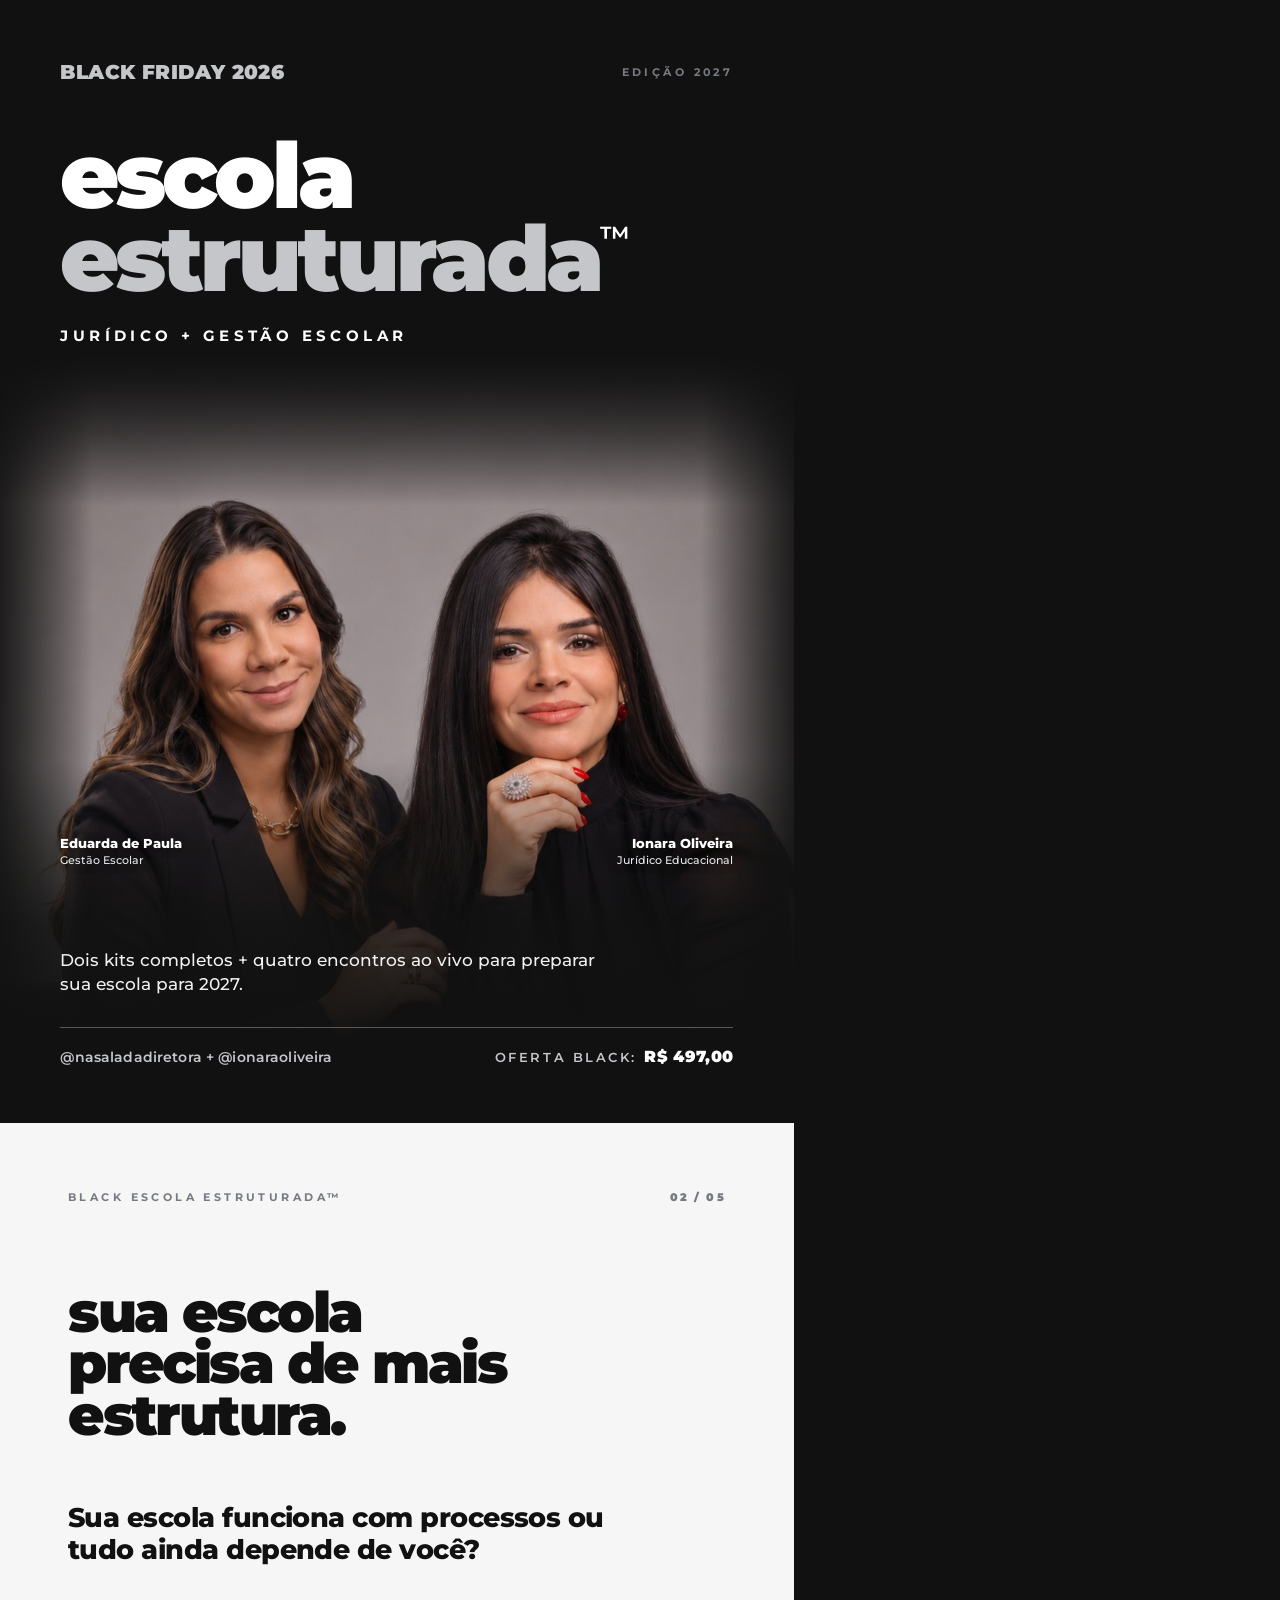
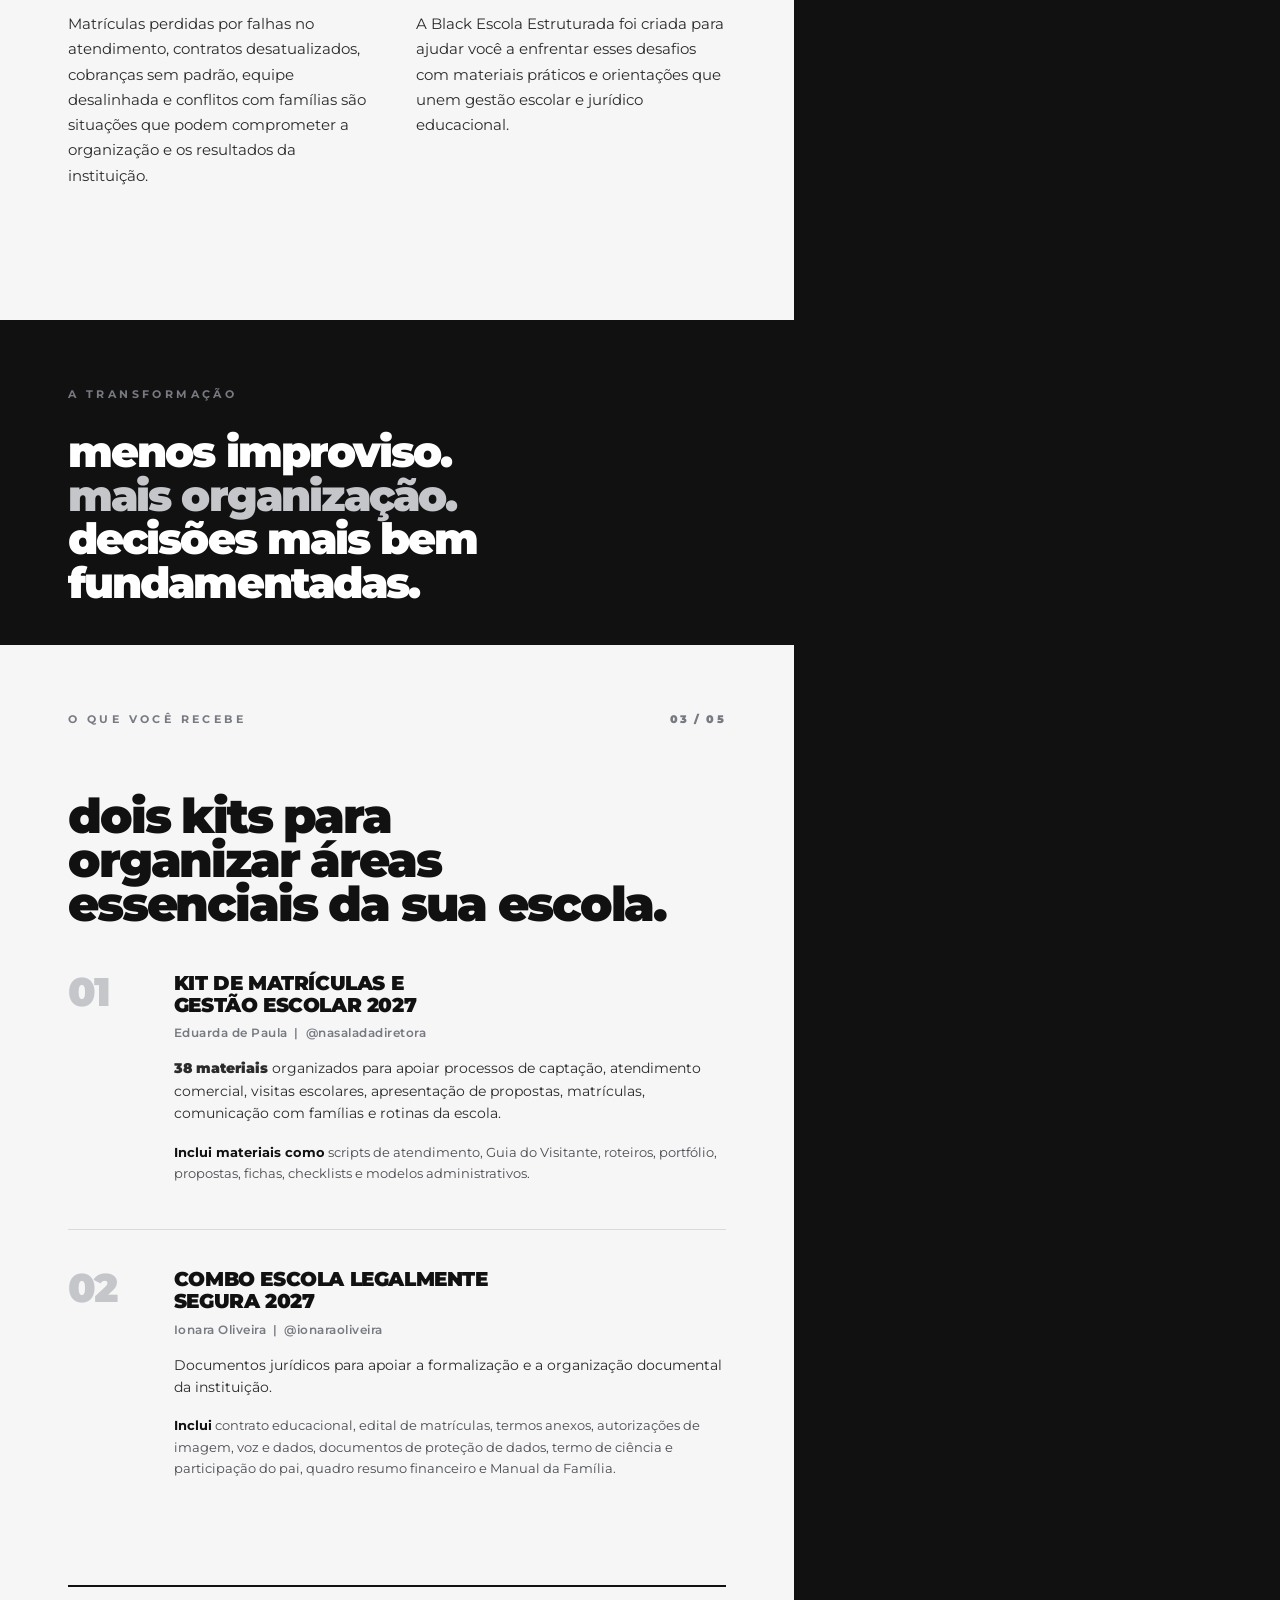
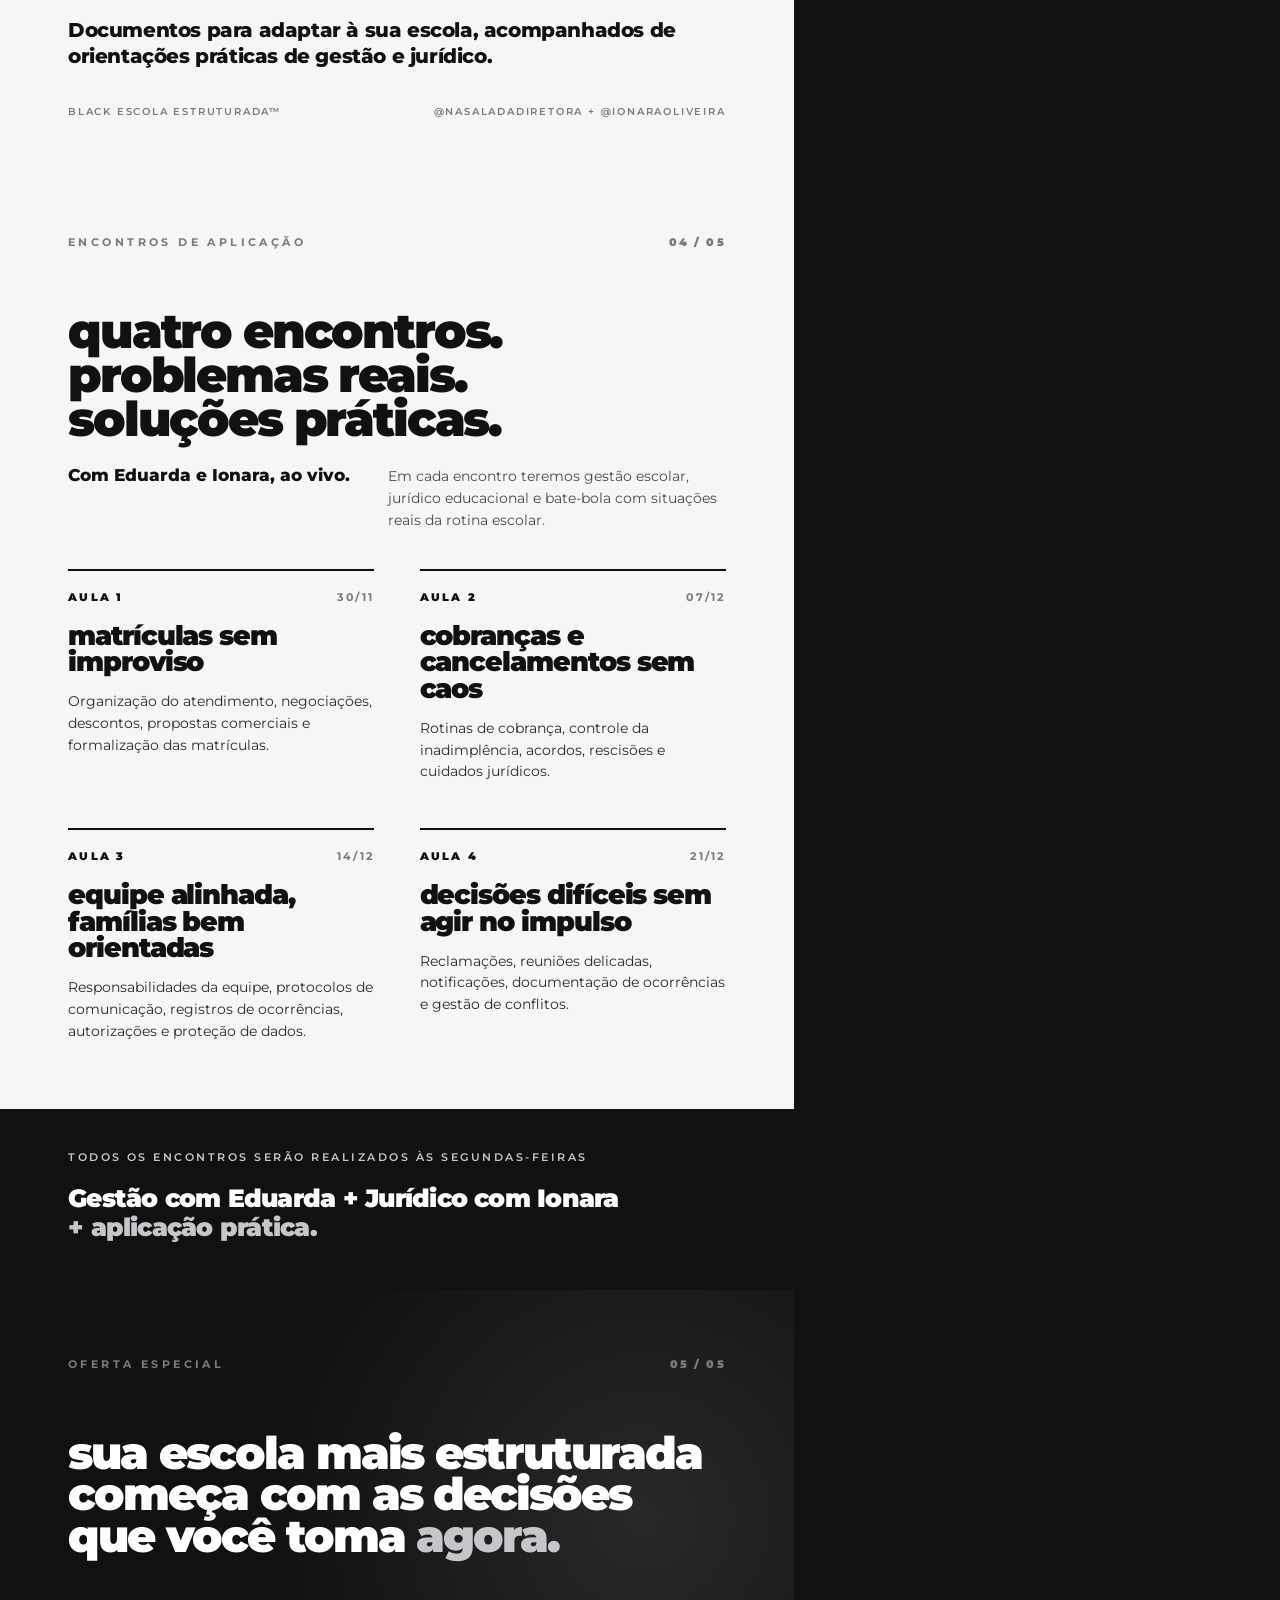
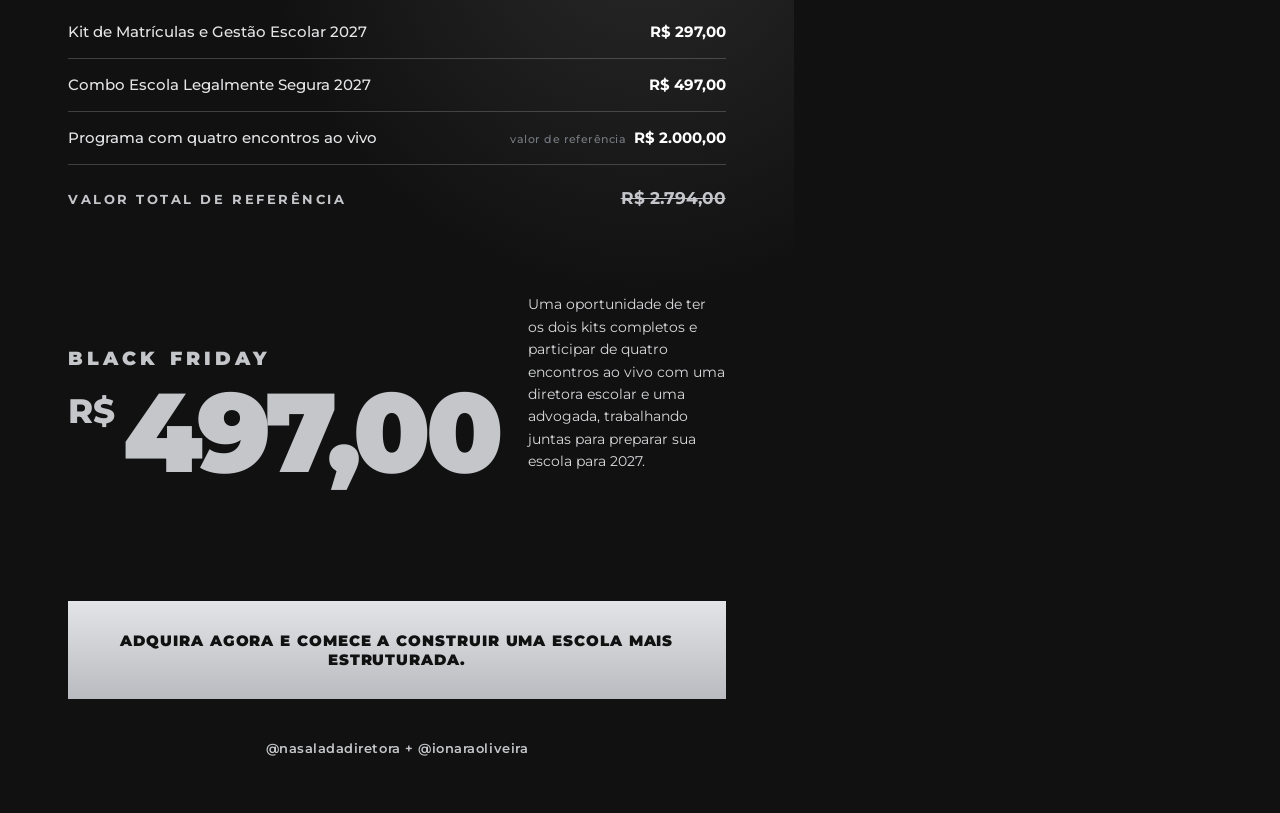
==== src/black_escola_estruturada.html @ 2c0876a2 "PDF Black Escola Estruturada 2027 (5 páginas A4) Co-Authored-By: Claude Opus 5.5 <noreply@anthropic." ====
<!doctype html>
<html lang="pt-BR">
<head>
<meta charset="utf-8">
<title>Black Escola Estruturada</title>
<link href="https://fonts.googleapis.com/css2?family=Montserrat:wght@400;500;600;700;800;900&display=block" rel="stylesheet">
<style>
  @page { size: A4; margin: 0; }
  :root{
    --preto:#111111; --grafite:#242424; --prata:#C4C6CA; --cinza:#777A80; --branco:#FFFFFF;
    --prata-grad: linear-gradient(180deg,#F2F3F5 0%,#C4C6CA 55%,#9EA1A6 100%);
  }
  *{ box-sizing:border-box; margin:0; padding:0; }
  html,body{ background:#111; }
  body{ font-family:'Montserrat',sans-serif; -webkit-print-color-adjust:exact; print-color-adjust:exact; }
  .page{ width:210mm; height:297mm; position:relative; overflow:hidden; page-break-after:always; }
  .page:last-child{ page-break-after:auto; }
  .dark{ background:var(--preto); color:var(--branco); }
  .light{ background:#F6F6F7; color:var(--preto); }

  .eyebrow{ font-weight:700; font-size:9.5pt; letter-spacing:.32em; text-transform:uppercase; }
  .silver{ color:var(--prata); }
  .t{ font-weight:900; letter-spacing:-.045em; line-height:.92; text-transform:lowercase; }
  .tm{ font-size:.32em; vertical-align:top; position:relative; top:.25em; letter-spacing:0; font-weight:600; }
  p{ font-weight:400; }
  .rule{ height:1px; background:var(--prata); opacity:.55; }

  /* ---------- CAPA ---------- */
  .cover .photo{
    position:absolute; left:-6mm; right:-6mm; top:86mm; height:280mm;
    background:url('../assets/eduarda-ionara-capa.jpg') center top / cover no-repeat;
  }
  .cover .shade{ position:absolute; left:0; right:0; bottom:0; height:95mm;
    background:linear-gradient(180deg, rgba(17,17,17,0) 0%, rgba(17,17,17,.82) 45%, #111 78%); }
  .cover .top{ position:absolute; left:16mm; right:16mm; top:16mm; }
  .cover .topbar{ display:flex; justify-content:space-between; align-items:center; color:var(--prata); }
  .cover .bf{ font-weight:900; font-size:15pt; letter-spacing:.02em; text-transform:uppercase; }
  .cover h1{ font-size:68pt; margin-top:13mm; }
  .cover .sub{ margin-top:7mm; font-weight:700; font-size:11pt; letter-spacing:.3em; color:var(--branco); }
  .cover .bottom{ position:absolute; left:16mm; right:16mm; bottom:15mm; }
  .cover .lead{ font-weight:500; font-size:13pt; line-height:1.4; max-width:150mm; color:#F1F1F2; }
  .cover .foot{ margin-top:8mm; padding-top:5mm; border-top:1px solid rgba(196,198,202,.4);
    display:flex; justify-content:space-between; align-items:baseline; }
  .cover .handles{ font-weight:600; font-size:10.5pt; color:var(--prata); letter-spacing:.01em; }
  .cover .price{ font-weight:600; font-size:9.5pt; letter-spacing:.2em; color:var(--prata); }
  .cover .price b{ font-weight:900; color:#fff; letter-spacing:.02em; font-size:12pt; margin-left:2mm; }
  .names{ position:absolute; left:16mm; right:16mm; top:221mm; display:flex; justify-content:space-between; }
  .names div{ font-size:8.5pt; color:#E7E8EA; font-weight:500; line-height:1.35; text-shadow:0 1px 8px rgba(0,0,0,.6); }
  .names b{ display:block; font-weight:800; font-size:10pt; color:#fff; }
  .names .r{ text-align:right; }

  /* ---------- INTERNAS ---------- */
  .inner{ padding:18mm 18mm 0 18mm; }
  .head{ display:flex; justify-content:space-between; align-items:center; color:var(--cinza); }
  .head .eyebrow{ font-size:8pt; }
  .num{ font-weight:900; font-size:8pt; letter-spacing:.2em; }
  .inner h2{ font-size:42pt; margin-top:22mm; color:var(--preto); }
  .pfoot{ position:absolute; left:18mm; right:18mm; bottom:13mm; display:flex; justify-content:space-between;
    font-size:7.5pt; font-weight:600; letter-spacing:.18em; text-transform:uppercase; color:var(--cinza); }

  /* página 2 */
  .p2 .q{ margin-top:16mm; font-weight:800; font-size:20pt; letter-spacing:-.02em; line-height:1.2; max-width:150mm; }
  .p2 .body{ margin-top:12mm; display:grid; grid-template-columns:1fr 1fr; gap:10mm; }
  .p2 .body p{ font-size:11.5pt; line-height:1.65; color:#2b2b2b; }
  .p2 .highlight{ position:absolute; left:0; right:0; bottom:0; height:86mm; background:var(--preto); color:#fff; padding:18mm 18mm 0 18mm; }
  .p2 .highlight .t{ font-size:32pt; line-height:1.02; }
  .p2 .highlight .t span{ display:block; }

  /* página 3 */
  .p3 h2{ font-size:36pt; margin-top:18mm; }
  .kit{ margin-top:12mm; display:grid; grid-template-columns:24mm 1fr; column-gap:4mm; }
  .kit .n{ font-weight:900; font-size:30pt; letter-spacing:-.05em; line-height:1; color:var(--prata); }
  .kit h3{ font-weight:900; font-size:15pt; letter-spacing:-.02em; line-height:1.1; text-transform:uppercase; }
  .kit .by{ margin-top:2.5mm; font-weight:600; font-size:9pt; color:var(--cinza); letter-spacing:.04em; }
  .kit p{ margin-top:4.5mm; font-size:10.5pt; line-height:1.6; color:#2b2b2b; }
  .kit p.inc{ color:#4a4c50; font-size:10pt; }
  .kit p.inc b{ font-weight:700; color:var(--preto); }
  .kit + .kit{ padding-top:10mm; border-top:1px solid #D9DADD; }
  .p3 .stat{ font-weight:900; }
  .p3 .note{ position:absolute; left:18mm; right:18mm; bottom:26mm; padding:8mm 0 0; border-top:2px solid var(--preto);
    font-weight:800; font-size:15pt; letter-spacing:-.02em; line-height:1.3; }

  /* página 4 */
  .p4 h2{ font-size:36pt; margin-top:16mm; }
  .p4 .lede{ margin-top:6mm; display:flex; gap:10mm; align-items:baseline; }
  .p4 .lede strong{ font-weight:800; font-size:13pt; white-space:nowrap; }
  .p4 .lede p{ font-size:10.5pt; line-height:1.55; color:#4a4c50; }
  .aulas{ margin-top:10mm; display:grid; grid-template-columns:1fr 1fr; column-gap:12mm; row-gap:12mm; }
  .aula{ border-top:2px solid var(--preto); padding-top:5mm; }
  .aula .meta{ display:flex; justify-content:space-between; font-weight:700; font-size:8.5pt; letter-spacing:.2em; color:var(--cinza); }
  .aula .meta b{ color:var(--preto); font-weight:900; }
  .aula h3{ margin-top:5mm; font-weight:900; font-size:20pt; letter-spacing:-.04em; line-height:1; text-transform:lowercase; }
  .aula p{ margin-top:4mm; font-size:10.5pt; line-height:1.55; color:#2b2b2b; }
  .p4 .band{ position:absolute; left:0; right:0; bottom:0; height:48mm; background:var(--preto); color:#fff; padding:11mm 18mm 0; }
  .p4 .band .seg{ font-weight:600; font-size:8.5pt; letter-spacing:.22em; text-transform:uppercase; color:var(--prata); }
  .p4 .band .t{ text-transform:none; margin-top:5mm; font-size:19pt; line-height:1.15; letter-spacing:-.03em; }

  /* página 5 */
  .p5{ padding:18mm; }
  .p5 .glow{ position:absolute; right:-60mm; top:-40mm; width:200mm; height:200mm; border-radius:50%;
    background:radial-gradient(closest-side, rgba(196,198,202,.13), rgba(196,198,202,0)); }
  .p5 .head{ color:var(--cinza); position:relative; }
  .p5 h2{ position:relative; font-size:34pt; margin-top:16mm; color:#fff; max-width:170mm; }
  .stack{ position:relative; margin-top:13mm; }
  .row{ display:flex; justify-content:space-between; align-items:baseline; padding:4.5mm 0; border-bottom:1px solid rgba(196,198,202,.25);
    font-size:11pt; font-weight:500; color:#E4E5E7; }
  .row span:last-child{ font-weight:700; color:#fff; white-space:nowrap; padding-left:6mm; }
  .row small{ font-size:8.5pt; font-weight:500; color:var(--cinza); letter-spacing:.04em; margin-right:2mm; }
  .row.total{ border-bottom:none; padding-top:6mm; font-weight:700; font-size:9.5pt; letter-spacing:.2em; color:var(--prata); }
  .row.total span:last-child{ font-size:13pt; letter-spacing:0; color:var(--prata); text-decoration:line-through; text-decoration-thickness:1px; }
  .offer{ position:relative; margin-top:18mm; display:flex; align-items:flex-end; justify-content:space-between; gap:8mm; }
  .offer .bf{ font-weight:900; font-size:14pt; letter-spacing:.22em; color:var(--prata); }
  .offer .val{ font-weight:900; font-size:84pt; letter-spacing:-.05em; line-height:.85; margin-top:4mm; }
  .offer .val sup{ font-size:.3em; letter-spacing:0; vertical-align:top; position:relative; top:.35em; margin-right:2mm; font-weight:800; }
  .offer p{ max-width:66mm; font-size:10.5pt; line-height:1.6; color:#D9DADD; padding-bottom:2mm; }
  .cta{ position:absolute; left:18mm; right:18mm; bottom:30mm; padding:8mm 6mm; text-align:center;
    background:linear-gradient(180deg,#E3E4E7,#B9BBC0); color:var(--preto); font-weight:900; font-size:11.5pt; letter-spacing:.06em; }
  .p5 .pfoot{ color:var(--prata); justify-content:center; letter-spacing:.04em; text-transform:none; font-size:10pt; bottom:15mm; }
</style>
</head>
<body>

<!-- PÁGINA 1 — CAPA -->
<section class="page dark cover">
  <div class="photo"></div>
  <div class="shade"></div>
  <div class="top">
    <div class="topbar">
      <span class="bf silver">BLACK FRIDAY 2026</span>
      <span class="eyebrow" style="font-size:8pt;color:var(--cinza)">edição 2027</span>
    </div>
    <h1 class="t" style="color:#fff">escola<br><span class="silver">estruturada</span><span class="tm">™</span></h1>
    <div class="sub eyebrow">JURÍDICO + GESTÃO ESCOLAR</div>
  </div>
  <div class="names">
    <div><b>Eduarda de Paula</b>Gestão Escolar</div>
    <div class="r"><b>Ionara Oliveira</b>Jurídico Educacional</div>
  </div>
  <div class="bottom">
    <p class="lead">Dois kits completos + quatro encontros ao vivo para preparar sua escola para 2027.</p>
    <div class="foot">
      <span class="handles">@nasaladadiretora + @ionaraoliveira</span>
      <span class="price">OFERTA BLACK:<b>R$ 497,00</b></span>
    </div>
  </div>
</section>

<!-- PÁGINA 2 — PROBLEMA E TRANSFORMAÇÃO -->
<section class="page light inner p2">
  <div class="head"><span class="eyebrow">Black Escola Estruturada™</span><span class="num">02 / 05</span></div>
  <h2 class="t">sua escola<br>precisa de mais<br>estrutura.</h2>
  <p class="q">Sua escola funciona com processos ou tudo ainda depende de você?</p>
  <div class="body">
    <p>Matrículas perdidas por falhas no atendimento, contratos desatualizados, cobranças sem padrão, equipe desalinhada e conflitos com famílias são situações que podem comprometer a organização e os resultados da instituição.</p>
    <p>A Black Escola Estruturada foi criada para ajudar você a enfrentar esses desafios com materiais práticos e orientações que unem gestão escolar e jurídico educacional.</p>
  </div>
  <div class="highlight">
    <div class="eyebrow" style="font-size:8pt;color:var(--cinza)">a transformação</div>
    <div class="t" style="margin-top:8mm">
      <span>menos improviso.</span>
      <span class="silver">mais organização.</span>
      <span>decisões mais bem<br>fundamentadas.</span>
    </div>
  </div>
</section>

<!-- PÁGINA 3 — OS DOIS KITS -->
<section class="page light inner p3">
  <div class="head"><span class="eyebrow">O que você recebe</span><span class="num">03 / 05</span></div>
  <h2 class="t">dois kits para<br>organizar áreas<br>essenciais da sua escola.</h2>

  <div class="kit">
    <div class="n">01</div>
    <div>
      <h3>Kit de Matrículas e<br>Gestão Escolar 2027</h3>
      <div class="by">Eduarda de Paula &nbsp;|&nbsp; @nasaladadiretora</div>
      <p><span class="stat">38 materiais</span> organizados para apoiar processos de captação, atendimento comercial, visitas escolares, apresentação de propostas, matrículas, comunicação com famílias e rotinas da escola.</p>
      <p class="inc"><b>Inclui materiais como</b> scripts de atendimento, Guia do Visitante, roteiros, portfólio, propostas, fichas, checklists e modelos administrativos.</p>
    </div>
  </div>

  <div class="kit">
    <div class="n">02</div>
    <div>
      <h3>Combo Escola Legalmente<br>Segura 2027</h3>
      <div class="by">Ionara Oliveira &nbsp;|&nbsp; @ionaraoliveira</div>
      <p>Documentos jurídicos para apoiar a formalização e a organização documental da instituição.</p>
      <p class="inc"><b>Inclui</b> contrato educacional, edital de matrículas, termos anexos, autorizações de imagem, voz e dados, documentos de proteção de dados, termo de ciência e participação do pai, quadro resumo financeiro e Manual da Família.</p>
    </div>
  </div>

  <div class="note">Documentos para adaptar à sua escola, acompanhados de orientações práticas de gestão e jurídico.</div>
  <div class="pfoot"><span>Black Escola Estruturada™</span><span>@nasaladadiretora + @ionaraoliveira</span></div>
</section>

<!-- PÁGINA 4 — ENCONTROS -->
<section class="page light inner p4">
  <div class="head"><span class="eyebrow">Encontros de aplicação</span><span class="num">04 / 05</span></div>
  <h2 class="t">quatro encontros.<br>problemas reais.<br>soluções práticas.</h2>
  <div class="lede">
    <strong>Com Eduarda e Ionara, ao vivo.</strong>
    <p>Em cada encontro teremos gestão escolar, jurídico educacional e bate-bola com situações reais da rotina escolar.</p>
  </div>
  <div class="aulas">
    <div class="aula">
      <div class="meta"><span><b>AULA 1</b></span><span>30/11</span></div>
      <h3>matrículas sem improviso</h3>
      <p>Organização do atendimento, negociações, descontos, propostas comerciais e formalização das matrículas.</p>
    </div>
    <div class="aula">
      <div class="meta"><span><b>AULA 2</b></span><span>07/12</span></div>
      <h3>cobranças e cancelamentos sem caos</h3>
      <p>Rotinas de cobrança, controle da inadimplência, acordos, rescisões e cuidados jurídicos.</p>
    </div>
    <div class="aula">
      <div class="meta"><span><b>AULA 3</b></span><span>14/12</span></div>
      <h3>equipe alinhada, famílias bem orientadas</h3>
      <p>Responsabilidades da equipe, protocolos de comunicação, registros de ocorrências, autorizações e proteção de dados.</p>
    </div>
    <div class="aula">
      <div class="meta"><span><b>AULA 4</b></span><span>21/12</span></div>
      <h3>decisões difíceis sem agir no impulso</h3>
      <p>Reclamações, reuniões delicadas, notificações, documentação de ocorrências e gestão de conflitos.</p>
    </div>
  </div>
  <div class="band">
    <div class="seg">Todos os encontros serão realizados às segundas-feiras</div>
    <div class="t">Gestão com Eduarda + Jurídico com Ionara<br><span class="silver">+ aplicação prática.</span></div>
  </div>
</section>

<!-- PÁGINA 5 — OFERTA -->
<section class="page dark p5">
  <div class="glow"></div>
  <div class="head"><span class="eyebrow" style="font-size:8pt">Oferta especial</span><span class="num">05 / 05</span></div>
  <h2 class="t">sua escola mais estruturada começa com as decisões que você toma <span class="silver">agora.</span></h2>

  <div class="stack">
    <div class="row"><span>Kit de Matrículas e Gestão Escolar 2027</span><span>R$ 297,00</span></div>
    <div class="row"><span>Combo Escola Legalmente Segura 2027</span><span>R$ 497,00</span></div>
    <div class="row"><span>Programa com quatro encontros ao vivo</span><span><small>valor de referência</small>R$ 2.000,00</span></div>
    <div class="row total"><span>VALOR TOTAL DE REFERÊNCIA</span><span>R$ 2.794,00</span></div>
  </div>

  <div class="offer">
    <div>
      <div class="bf">BLACK FRIDAY</div>
      <div class="val silver"><sup>R$</sup>497,00</div>
    </div>
    <p>Uma oportunidade de ter os dois kits completos e participar de quatro encontros ao vivo com uma diretora escolar e uma advogada, trabalhando juntas para preparar sua escola para 2027.</p>
  </div>

  <div class="cta">ADQUIRA AGORA E COMECE A CONSTRUIR UMA ESCOLA MAIS ESTRUTURADA.</div>
  <div class="pfoot"><span>@nasaladadiretora + @ionaraoliveira</span></div>
</section>

</body>
</html>
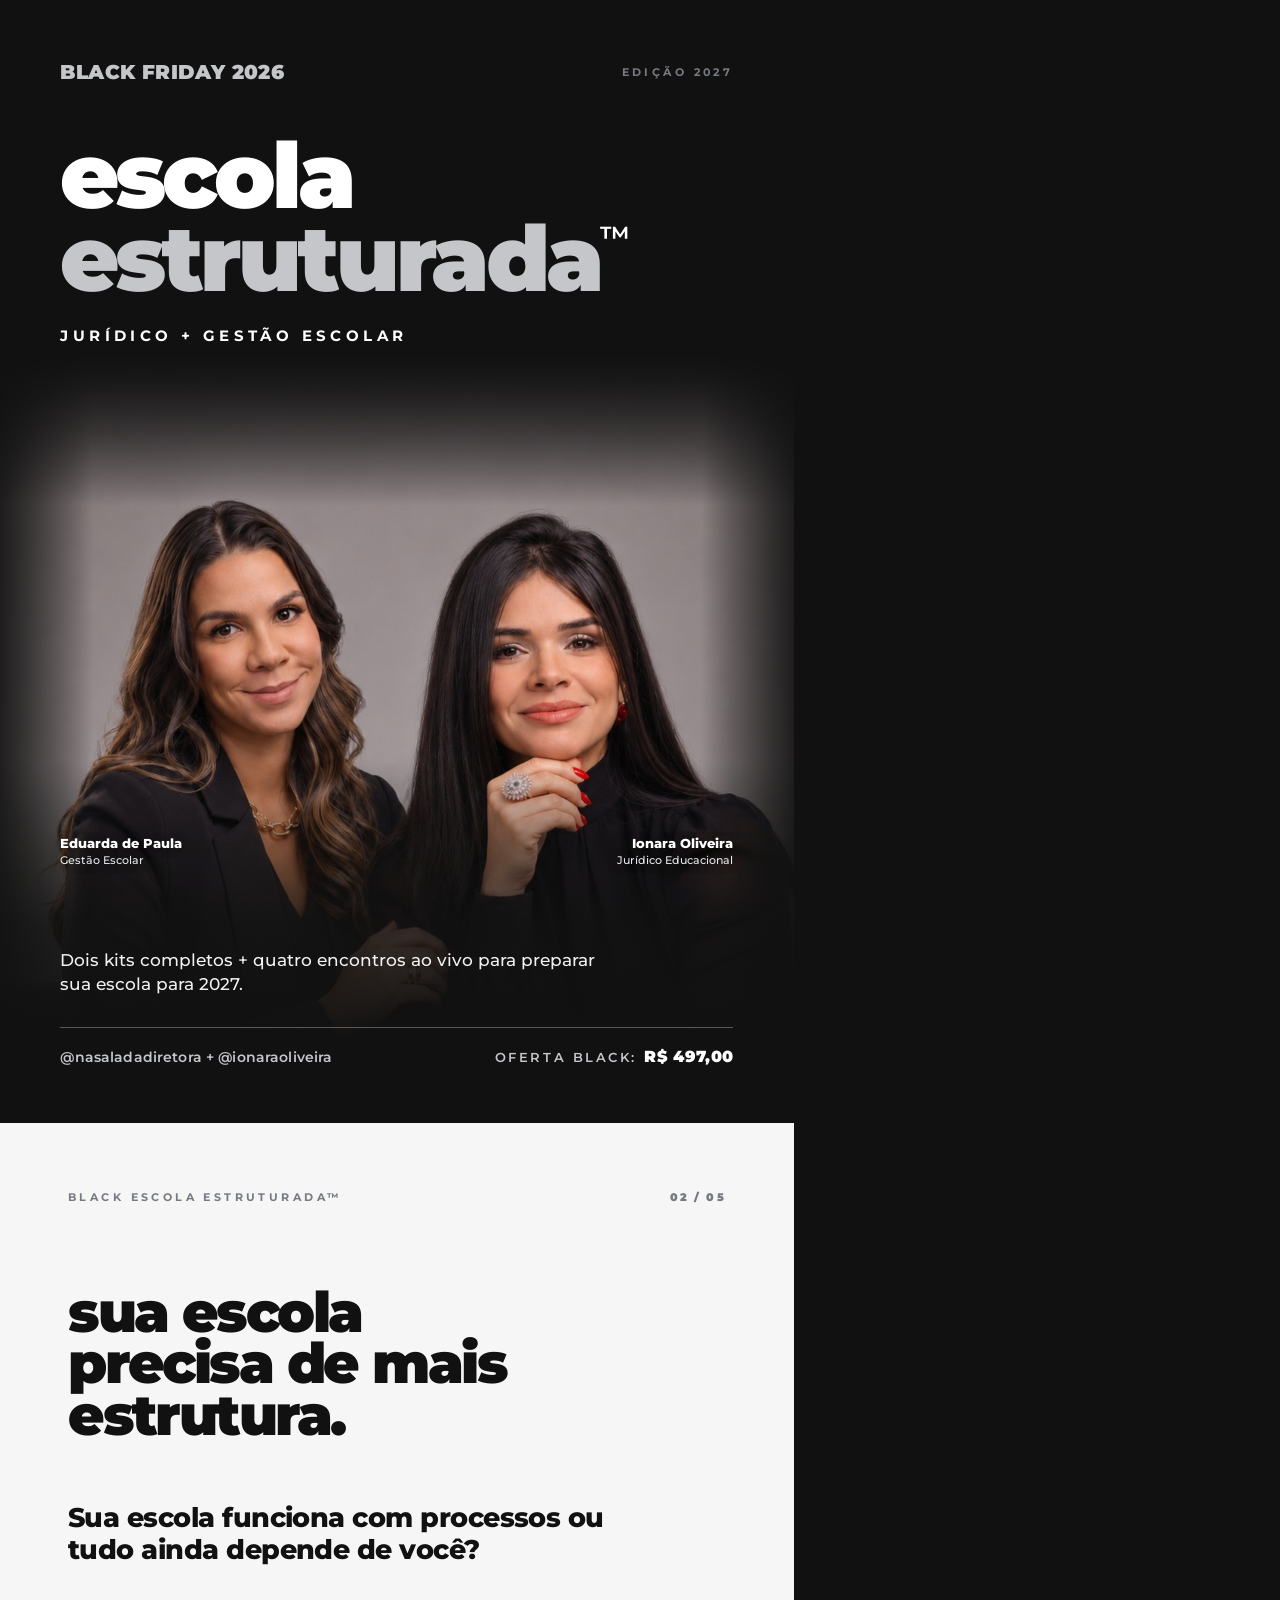
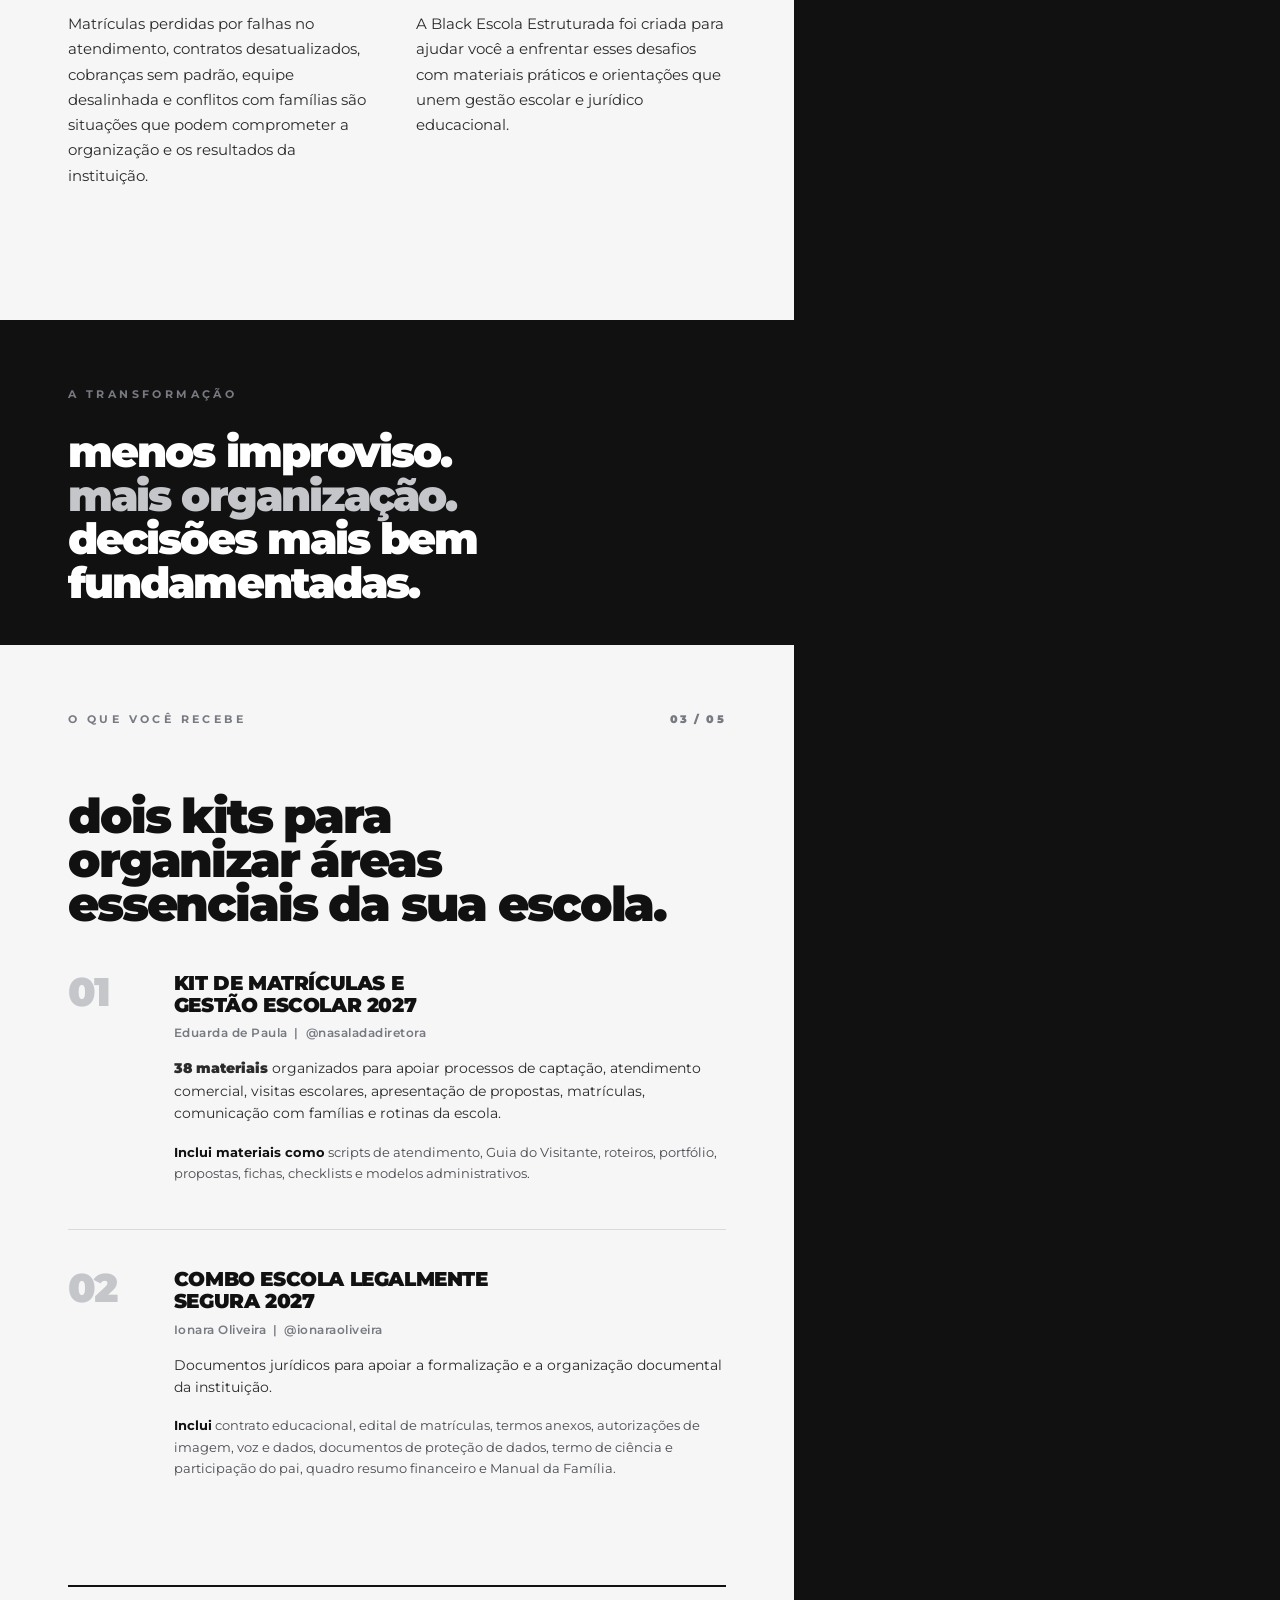
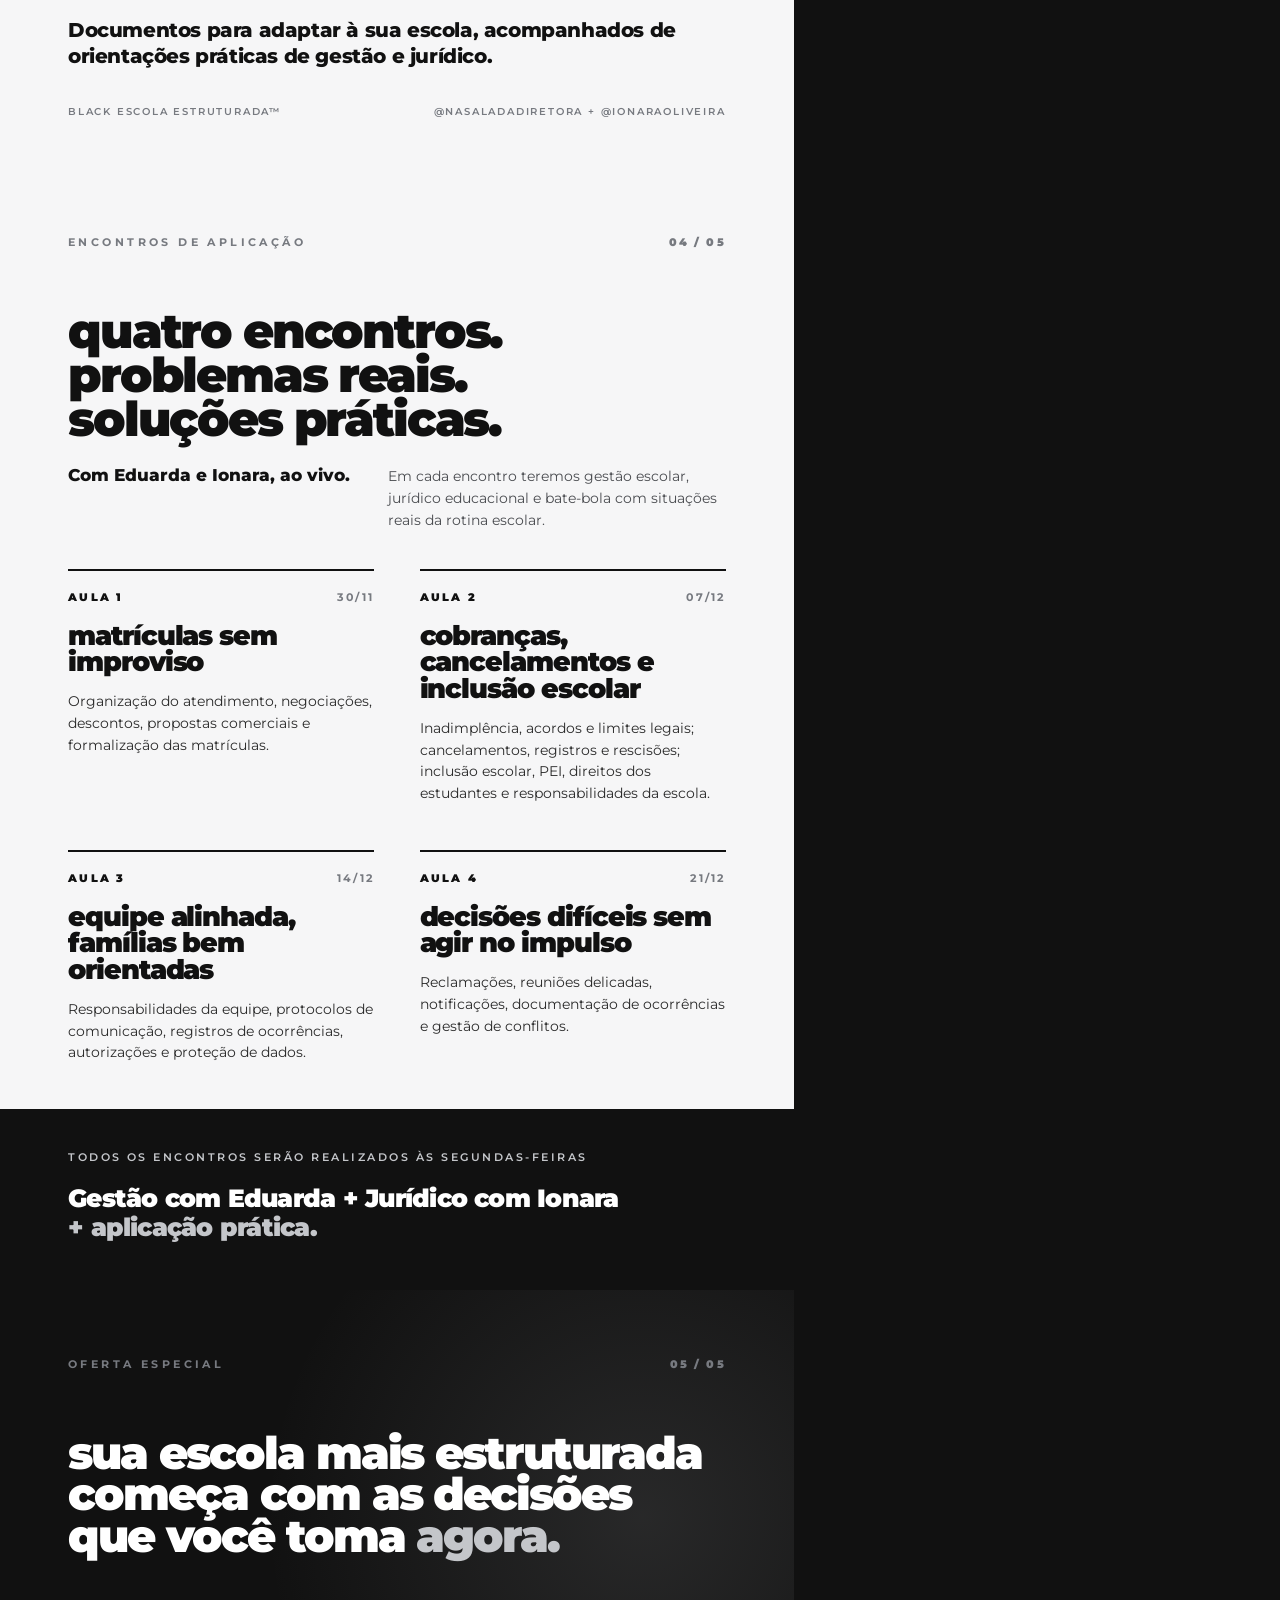
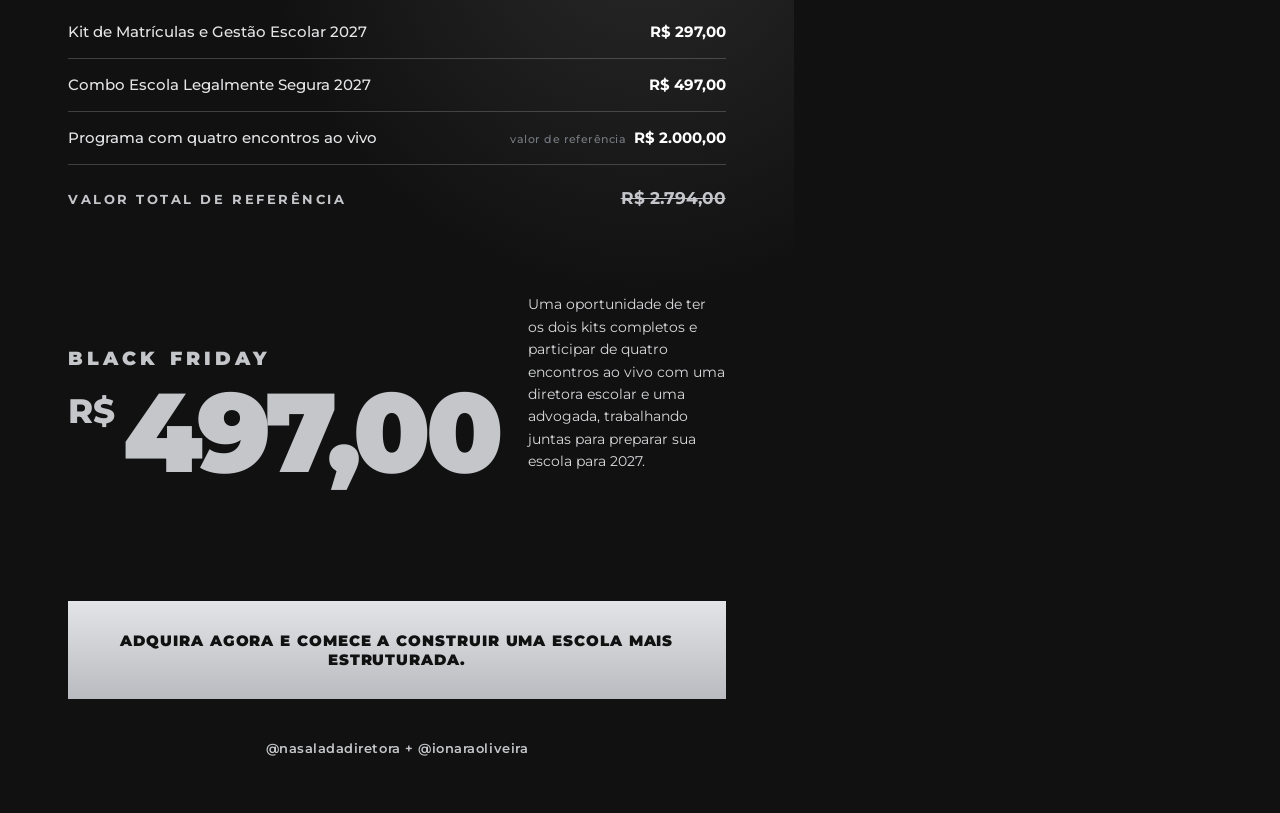
==== commit 0358c13d: "PDF Black: aula de 07/12 atualizada Co-Authored-By: Claude Opus 5.5 <noreply@anthropic.com> Claude-S" ====
--- a/src/black_escola_estruturada.html
+++ b/src/black_escola_estruturada.html
@@ -209,8 +209,8 @@
     </div>
     <div class="aula">
       <div class="meta"><span><b>AULA 2</b></span><span>07/12</span></div>
-      <h3>cobranças e cancelamentos sem caos</h3>
-      <p>Rotinas de cobrança, controle da inadimplência, acordos, rescisões e cuidados jurídicos.</p>
+      <h3>cobranças, cancelamentos e inclusão escolar</h3>
+      <p>Inadimplência, acordos e limites legais; cancelamentos, registros e rescisões; inclusão escolar, PEI, direitos dos estudantes e responsabilidades da escola.</p>
     </div>
     <div class="aula">
       <div class="meta"><span><b>AULA 3</b></span><span>14/12</span></div>
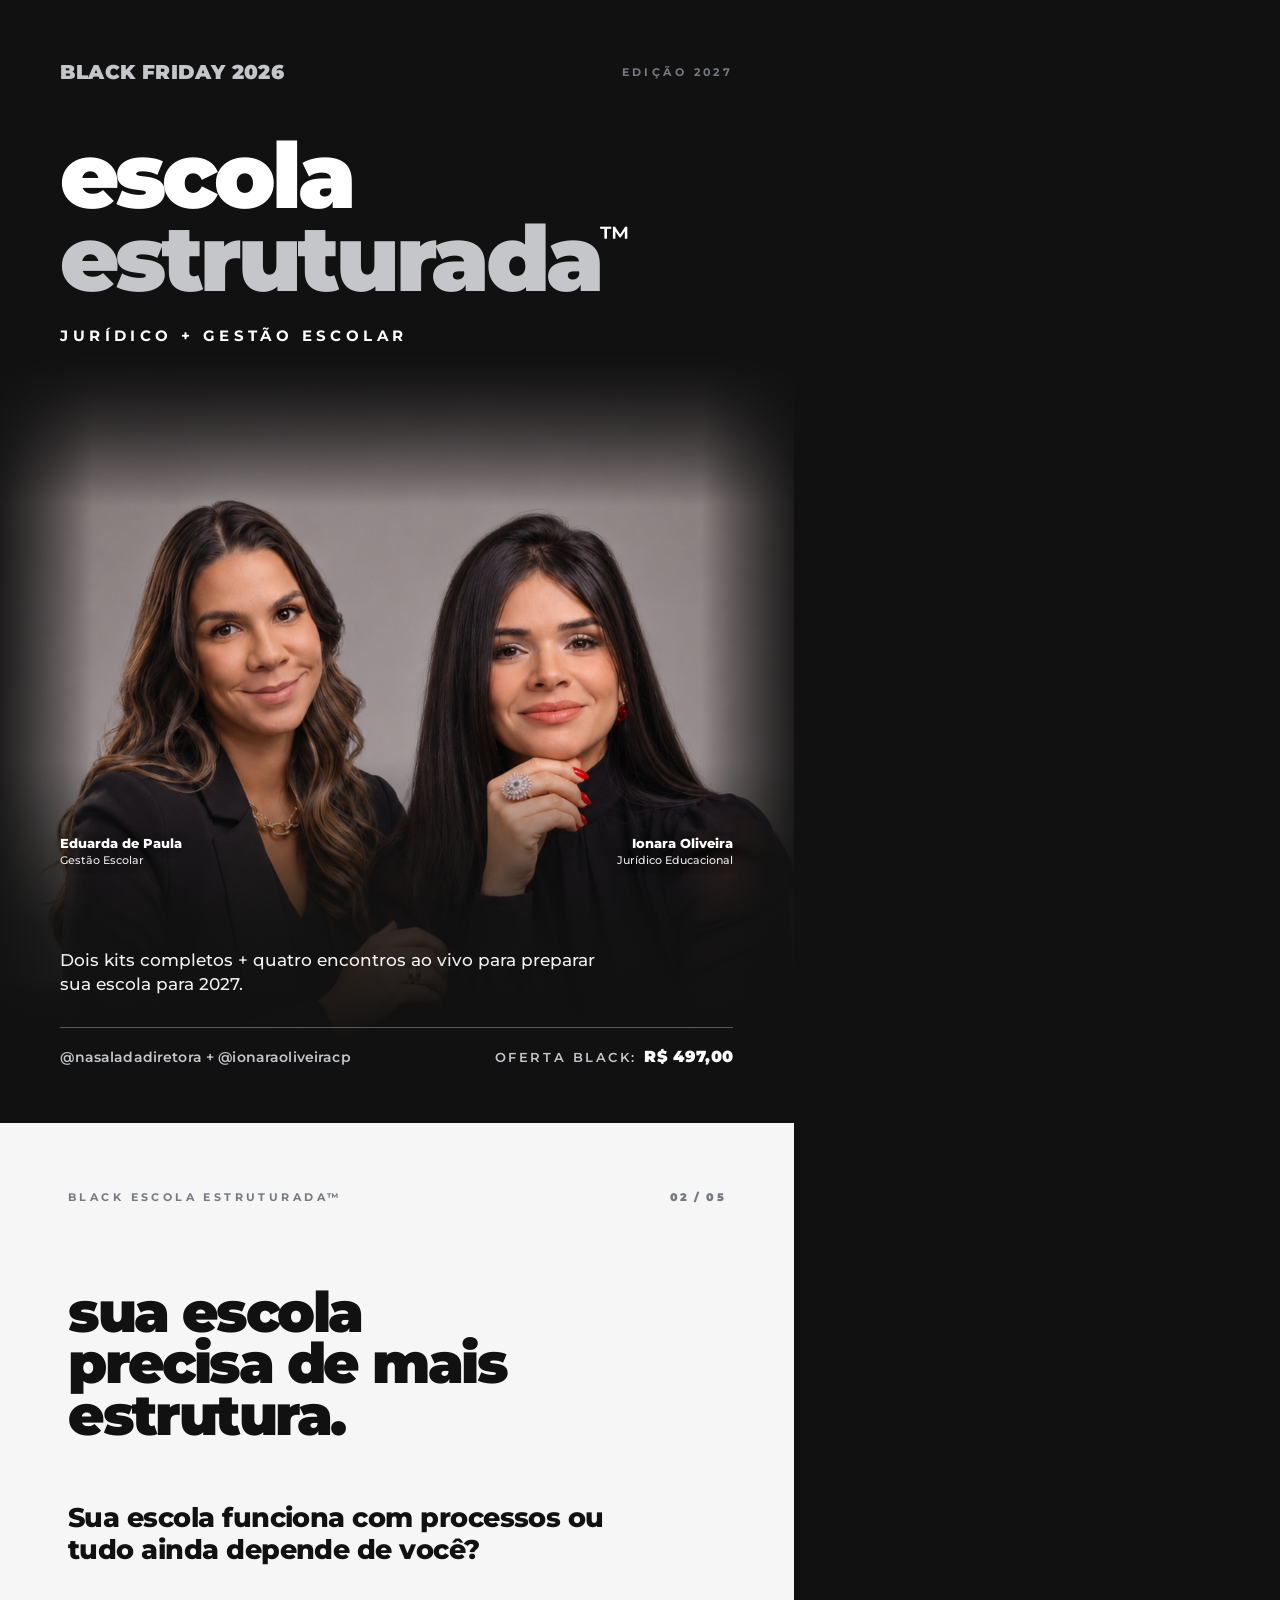
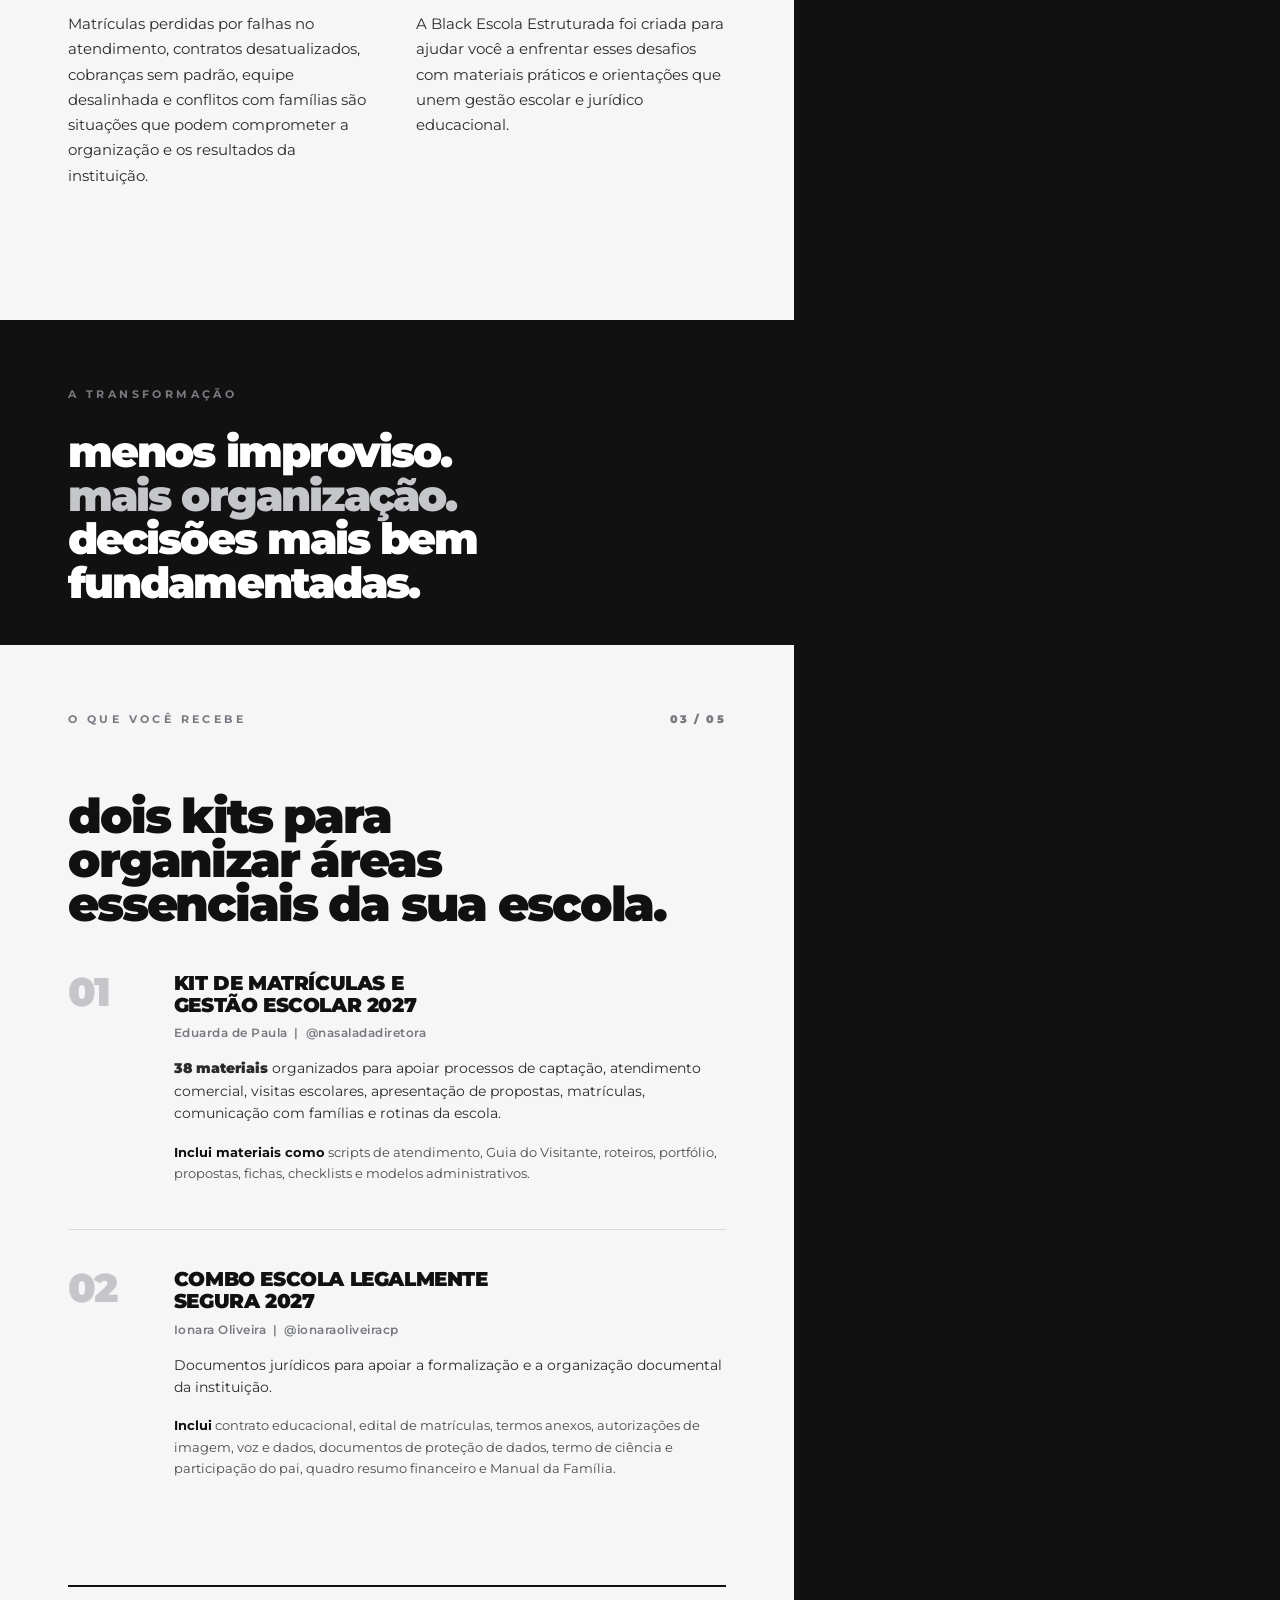
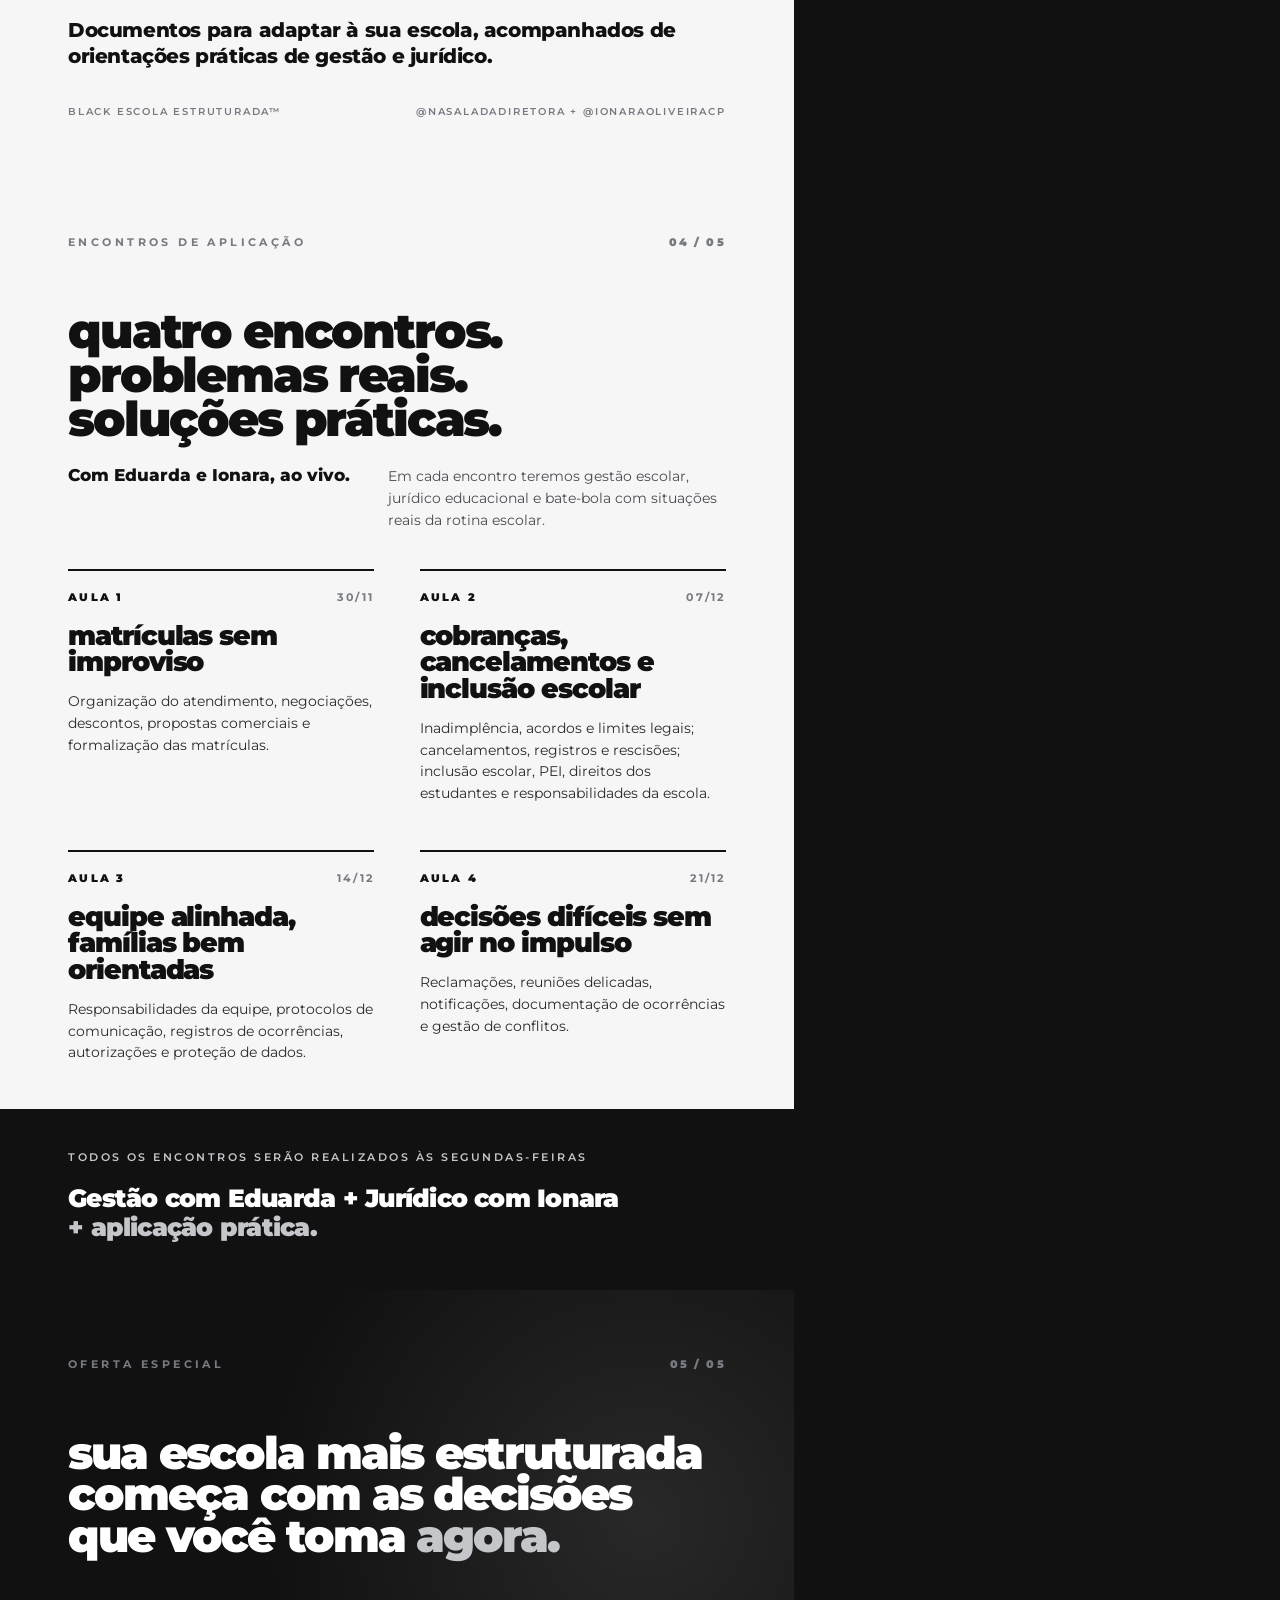
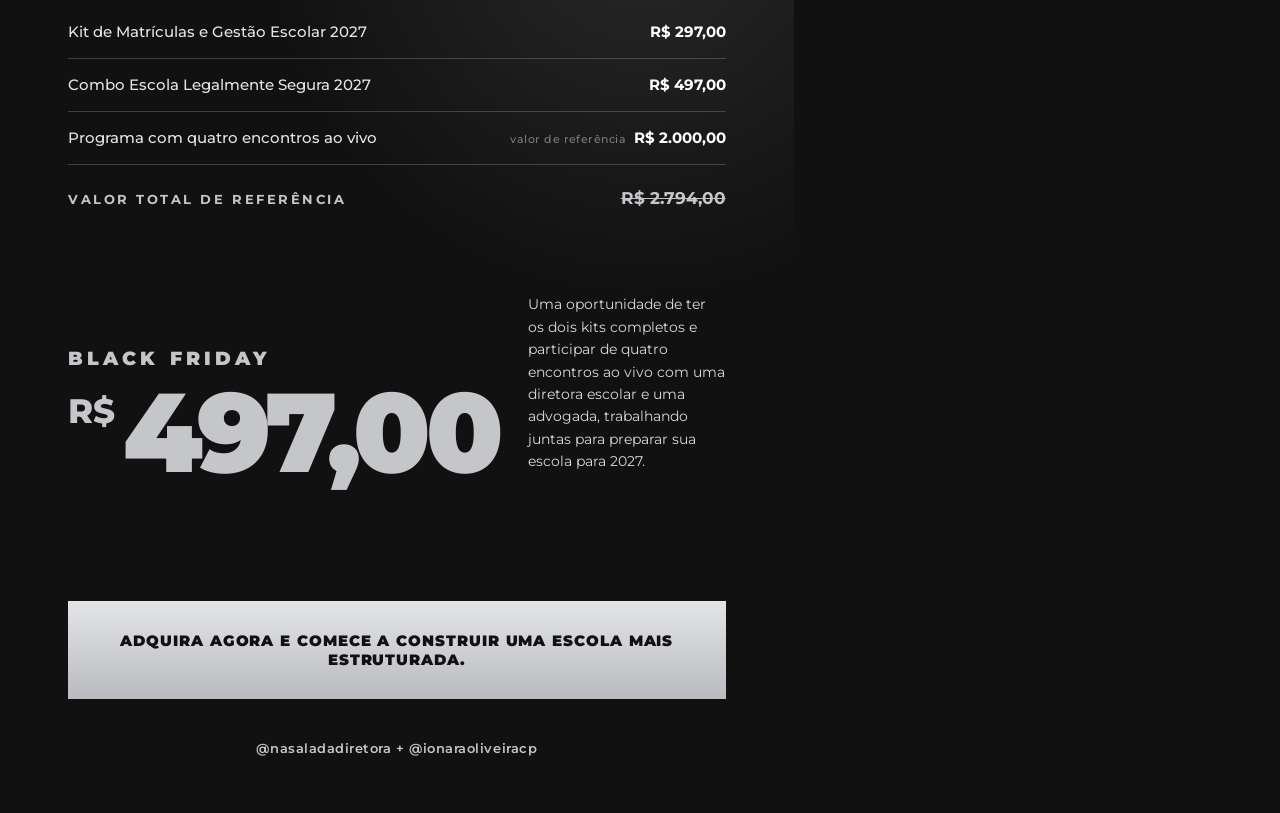
==== commit 96ba3951: "Corrige perfil da Ionara para @ionaraoliveiracp nos dois PDFs Co-Authored-By: Claude Opus 5.5 <norep" ====
--- a/src/black_escola_estruturada.html
+++ b/src/black_escola_estruturada.html
@@ -139,7 +139,7 @@
   <div class="bottom">
     <p class="lead">Dois kits completos + quatro encontros ao vivo para preparar sua escola para 2027.</p>
     <div class="foot">
-      <span class="handles">@nasaladadiretora + @ionaraoliveira</span>
+      <span class="handles">@nasaladadiretora + @ionaraoliveiracp</span>
       <span class="price">OFERTA BLACK:<b>R$ 497,00</b></span>
     </div>
   </div>
@@ -183,14 +183,14 @@
     <div class="n">02</div>
     <div>
       <h3>Combo Escola Legalmente<br>Segura 2027</h3>
-      <div class="by">Ionara Oliveira &nbsp;|&nbsp; @ionaraoliveira</div>
+      <div class="by">Ionara Oliveira &nbsp;|&nbsp; @ionaraoliveiracp</div>
       <p>Documentos jurídicos para apoiar a formalização e a organização documental da instituição.</p>
       <p class="inc"><b>Inclui</b> contrato educacional, edital de matrículas, termos anexos, autorizações de imagem, voz e dados, documentos de proteção de dados, termo de ciência e participação do pai, quadro resumo financeiro e Manual da Família.</p>
     </div>
   </div>
 
   <div class="note">Documentos para adaptar à sua escola, acompanhados de orientações práticas de gestão e jurídico.</div>
-  <div class="pfoot"><span>Black Escola Estruturada™</span><span>@nasaladadiretora + @ionaraoliveira</span></div>
+  <div class="pfoot"><span>Black Escola Estruturada™</span><span>@nasaladadiretora + @ionaraoliveiracp</span></div>
 </section>
 
 <!-- PÁGINA 4 — ENCONTROS -->
@@ -251,7 +251,7 @@
   </div>
 
   <div class="cta">ADQUIRA AGORA E COMECE A CONSTRUIR UMA ESCOLA MAIS ESTRUTURADA.</div>
-  <div class="pfoot"><span>@nasaladadiretora + @ionaraoliveira</span></div>
+  <div class="pfoot"><span>@nasaladadiretora + @ionaraoliveiracp</span></div>
 </section>
 
 </body>
